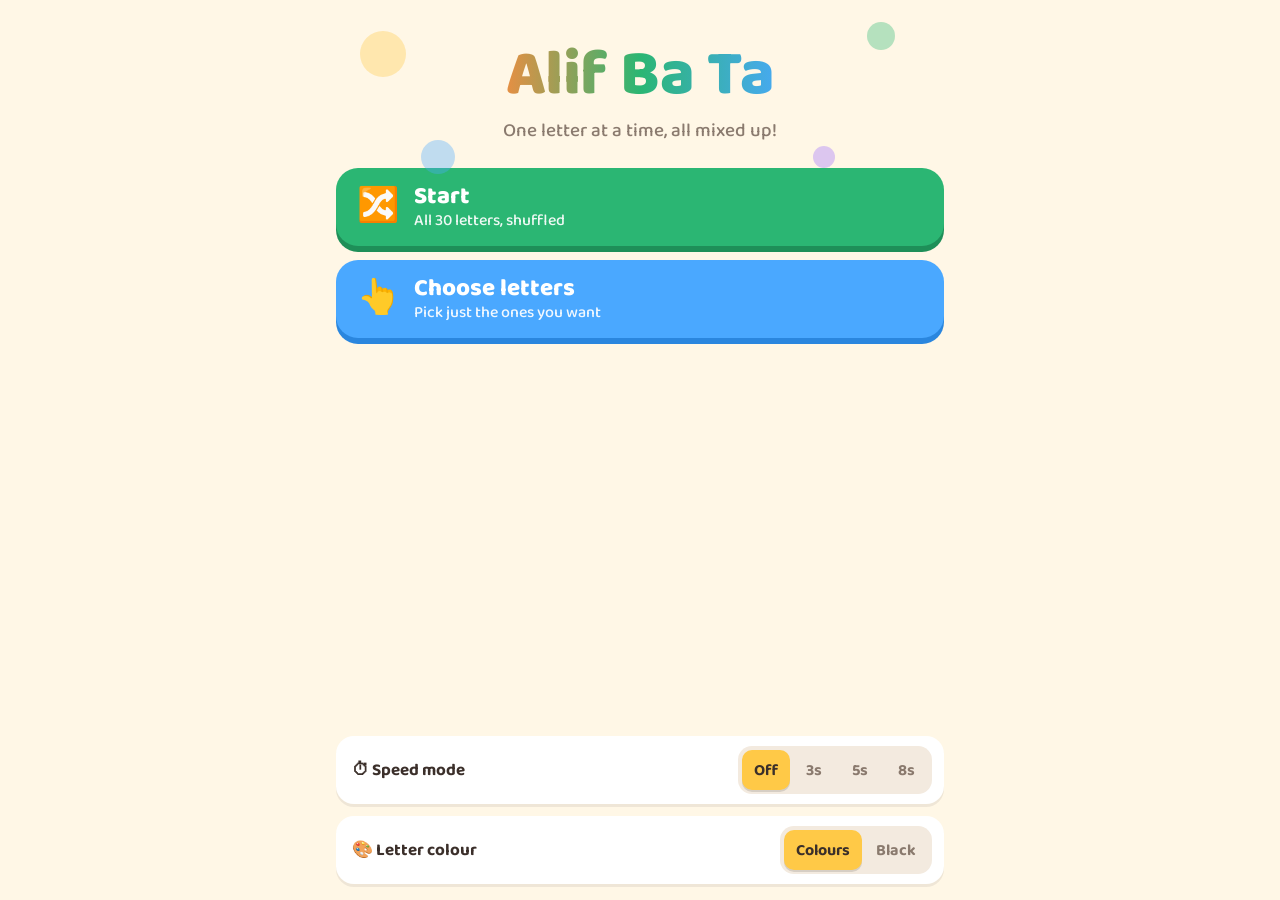
==== index.html @ e173a9e8 "Qaida letters: shuffled one-at-a-time letter revision app Co-Authored-By: Claude Opus 5.5 <noreply@a" ====
<!doctype html>
<html lang="en">
<head>
  <meta charset="utf-8">
  <meta name="viewport" content="width=device-width, initial-scale=1, viewport-fit=cover">
  <title>Qaida Letters</title>
  <meta name="description" content="Shuffle the Noorani Qaida letters one at a time for daily revision.">
  <meta name="theme-color" content="#ffc947">
  <link rel="manifest" href="manifest.json">
  <link rel="apple-touch-icon" href="apple-touch-icon.png">
  <link rel="icon" href="icon-192.png">
  <meta name="apple-mobile-web-app-capable" content="yes">
  <link rel="preconnect" href="https://fonts.googleapis.com">
  <link rel="preconnect" href="https://fonts.gstatic.com" crossorigin>
  <link href="https://fonts.googleapis.com/css2?family=Baloo+2:wght@500;700;800&display=swap" rel="stylesheet">
  <link rel="stylesheet" href="style.css">
</head>
<body>

  <!-- HOME -->
  <section id="home" class="screen active">
    <div class="home-top">
      <div class="bubbles" aria-hidden="true"><span></span><span></span><span></span><span></span></div>
      <h1>Alif&nbsp;Ba&nbsp;Ta</h1>
      <p class="sub">One letter at a time, all mixed up!</p>
    </div>

    <div class="home-actions">
      <button class="big-btn go" id="startAll">
        <span class="emoji">🔀</span>
        <span><b>Start</b><small id="startAllSub">All 30 letters, shuffled</small></span>
      </button>

      <button class="big-btn pick" id="openPicker">
        <span class="emoji">👆</span>
        <span><b>Choose letters</b><small id="pickSub">Pick just the ones you want</small></span>
      </button>

      <button class="big-btn redo hidden" id="redoMissed">
        <span class="emoji">🔁</span>
        <span><b>Practise the tricky ones</b><small id="redoSub"></small></span>
      </button>
    </div>

    <div class="settings">
      <div class="setting">
        <span class="label">⏱ Speed mode</span>
        <div class="seg" id="speedSeg" role="radiogroup" aria-label="Speed mode">
          <button data-v="0" class="on">Off</button>
          <button data-v="3">3s</button>
          <button data-v="5">5s</button>
          <button data-v="8">8s</button>
        </div>
      </div>
      <div class="setting">
        <span class="label">🎨 Letter colour</span>
        <div class="seg" id="colorSeg" role="radiogroup" aria-label="Letter colour">
          <button data-v="color" class="on">Colours</button>
          <button data-v="black">Black</button>
        </div>
      </div>
    </div>
  </section>

  <!-- PICKER -->
  <section id="picker" class="screen">
    <header class="bar">
      <button class="icon-btn" id="pickerBack" aria-label="Back">←</button>
      <h2>Choose letters</h2>
      <button class="icon-btn" id="pickerHelp" aria-label="Show how">?</button>
    </header>
    <p class="hint">Tap a letter, or <b>slide your finger</b> across a row to pick lots at once.</p>
    <div class="grid-wrap">
      <div class="pick-grid" id="pickGrid"></div>
      <div class="ghost" id="ghost" aria-hidden="true">
        <div class="ghost-hand">👆</div>
      </div>
    </div>
    <div class="pick-tools">
      <button class="chip" id="pickAll">Select all</button>
      <button class="chip" id="pickNone">Clear</button>
    </div>
    <footer class="pick-foot">
      <button class="big-btn go wide" id="pickStart" disabled>
        <span><b id="pickStartLabel">Pick some letters</b></span>
      </button>
    </footer>
  </section>

  <!-- DRILL -->
  <section id="drill" class="screen">
    <header class="bar">
      <button class="icon-btn" id="drillQuit" aria-label="Stop">✕</button>
      <div class="progress"><div class="progress-fill" id="progFill"></div></div>
      <span class="count" id="progCount">1/30</span>
    </header>

    <div class="card-area">
      <div class="card" id="card">
        <img id="cardImg" alt="" draggable="false">
        <div class="retry-tag hidden" id="retryTag">Try again!</div>
        <div class="timer hidden" id="timer"><div class="timer-fill" id="timerFill"></div></div>
      </div>
      <button class="peek" id="peek" aria-label="Show the letter name">👁 <span id="peekName">name</span></button>
    </div>

    <footer class="drill-foot">
      <button class="nav-btn back" id="prevBtn" aria-label="Previous letter">↩</button>
      <button class="nav-btn miss" id="missBtn"><span class="emoji">🤔</span>Didn't know</button>
      <button class="nav-btn got" id="gotBtn"><span class="emoji">⭐</span>Knew it!</button>
    </footer>
  </section>

  <!-- DONE -->
  <section id="done" class="screen">
    <div class="done-top">
      <div class="stars" id="stars"></div>
      <h1 id="doneTitle">MashaAllah!</h1>
      <p class="sub" id="doneSub"></p>
    </div>
    <div class="missed-box hidden" id="missedBox">
      <h3>Letters to practise</h3>
      <div class="missed-grid" id="missedGrid"></div>
    </div>
    <div class="done-actions">
      <button class="big-btn redo" id="doneRedo">
        <span class="emoji">🔁</span>
        <span><b>Test just these again</b><small id="doneRedoSub"></small></span>
      </button>
      <button class="big-btn go" id="doneAgain">
        <span class="emoji">🔀</span>
        <span><b>Shuffle again</b><small>Same letters, new order</small></span>
      </button>
      <button class="link-btn" id="doneHome">Back to start</button>
    </div>
    <canvas id="confetti" aria-hidden="true"></canvas>
  </section>

  <!-- CONFIRM -->
  <div class="modal hidden" id="quitModal" role="dialog" aria-modal="true">
    <div class="modal-card">
      <p>Stop this round?</p>
      <div class="modal-actions">
        <button class="chip" id="quitNo">Keep going</button>
        <button class="chip danger" id="quitYes">Stop</button>
      </div>
    </div>
  </div>

  <script src="pages.js"></script>
  <script src="app.js"></script>
</body>
</html>
---- style.css ----
:root {
  --bg: #fff7e6;
  --ink: #3b2f2a;
  --muted: #8a7a6e;
  --sun: #ffc947;
  --green: #2bb673;
  --green-d: #1e8f58;
  --orange: #ff8a3d;
  --orange-d: #e06a1c;
  --blue: #4aa8ff;
  --blue-d: #2a86de;
  --purple: #9b6bff;
  --purple-d: #7a4be0;
  --card-shadow: 0 10px 0 rgba(59, 47, 42, .12), 0 18px 40px rgba(59, 47, 42, .12);
  --radius: 28px;
}

* { box-sizing: border-box; -webkit-tap-highlight-color: transparent; }

html, body {
  margin: 0;
  height: 100%;
  background: var(--bg);
  color: var(--ink);
  font-family: "Baloo 2", system-ui, sans-serif;
  overscroll-behavior: none;
}

body { touch-action: manipulation; user-select: none; -webkit-user-select: none; -webkit-touch-callout: none; }

button { font: inherit; color: inherit; border: 0; cursor: pointer; background: none; }
img { -webkit-user-drag: none; user-select: none; pointer-events: none; }
.hidden { display: none !important; }

/* ---------- screens ---------- */
.screen {
  display: none;
  position: fixed;
  inset: 0;
  flex-direction: column;
  padding: max(16px, env(safe-area-inset-top)) 16px max(16px, env(safe-area-inset-bottom));
  max-width: 640px;
  margin: 0 auto;
  overflow-y: auto;
}
.screen.active { display: flex; animation: fadeIn .25s ease; }
@keyframes fadeIn { from { opacity: 0; transform: translateY(8px); } to { opacity: 1; transform: none; } }

h1 { font-size: clamp(44px, 12vw, 64px); line-height: 1; margin: 0; font-weight: 800; letter-spacing: -.5px; }
h2 { font-size: 24px; margin: 0; font-weight: 800; }
.sub { color: var(--muted); font-size: 19px; margin: 8px 0 0; font-weight: 500; }

/* ---------- home ---------- */
.home-top { text-align: center; padding: 28px 0 22px; position: relative; }
.home-top h1 { background: linear-gradient(90deg, #e2463c, #ff8a3d, #2bb673, #4aa8ff, #9b6bff); -webkit-background-clip: text; background-clip: text; color: transparent; }
.bubbles { position: absolute; inset: 0; pointer-events: none; }
.bubbles span { position: absolute; border-radius: 50%; opacity: .35; animation: float 6s ease-in-out infinite; }
.bubbles span:nth-child(1) { width: 46px; height: 46px; background: var(--sun); left: 4%; top: 10%; }
.bubbles span:nth-child(2) { width: 28px; height: 28px; background: var(--green); right: 8%; top: 4%; animation-delay: -2s; }
.bubbles span:nth-child(3) { width: 22px; height: 22px; background: var(--purple); right: 18%; bottom: 0; animation-delay: -4s; }
.bubbles span:nth-child(4) { width: 34px; height: 34px; background: var(--blue); left: 14%; bottom: -6px; animation-delay: -1s; }
@keyframes float { 50% { transform: translateY(-10px); } }

.home-actions, .done-actions { display: flex; flex-direction: column; gap: 14px; }

.big-btn {
  display: flex; align-items: center; gap: 14px;
  width: 100%;
  padding: 16px 20px;
  border-radius: 22px;
  color: #fff;
  text-align: left;
  font-size: 24px;
  line-height: 1.1;
  transition: transform .08s ease, box-shadow .08s ease;
}
.big-btn b { display: block; font-weight: 800; }
.big-btn small { display: block; font-size: 16px; font-weight: 500; opacity: .92; margin-top: 2px; }
.big-btn .emoji { font-size: 34px; width: 44px; text-align: center; flex: none; }
.big-btn:active { transform: translateY(5px); }
.big-btn.go { background: var(--green); box-shadow: 0 6px 0 var(--green-d); }
.big-btn.go:active { box-shadow: 0 1px 0 var(--green-d); }
.big-btn.pick { background: var(--blue); box-shadow: 0 6px 0 var(--blue-d); }
.big-btn.pick:active { box-shadow: 0 1px 0 var(--blue-d); }
.big-btn.redo { background: var(--orange); box-shadow: 0 6px 0 var(--orange-d); }
.big-btn.redo:active { box-shadow: 0 1px 0 var(--orange-d); }
.big-btn.wide { justify-content: center; text-align: center; }
.big-btn:disabled { background: #d9cfc4; box-shadow: 0 6px 0 #c2b6a9; color: #fff; cursor: default; transform: none; }

.settings { margin-top: auto; padding-top: 26px; display: flex; flex-direction: column; gap: 12px; }
.setting { display: flex; align-items: center; justify-content: space-between; gap: 10px; background: #fff; border-radius: 18px; padding: 10px 12px 10px 16px; box-shadow: 0 3px 0 rgba(59,47,42,.08); }
.setting .label { font-weight: 700; font-size: 17px; }
.seg { display: flex; background: #f3eadf; border-radius: 14px; padding: 4px; gap: 2px; }
.seg button { padding: 6px 12px; border-radius: 10px; font-weight: 700; font-size: 16px; color: var(--muted); min-width: 44px; min-height: 40px; }
.seg button.on { background: var(--sun); color: var(--ink); box-shadow: 0 2px 0 rgba(0,0,0,.12); }

/* ---------- top bar ---------- */
.bar { display: flex; align-items: center; gap: 12px; min-height: 52px; }
.bar h2 { flex: 1; text-align: center; }
.icon-btn { width: 48px; height: 48px; border-radius: 16px; background: #fff; font-size: 22px; font-weight: 800; box-shadow: 0 3px 0 rgba(59,47,42,.1); flex: none; }
.icon-btn:active { transform: translateY(2px); box-shadow: none; }

/* ---------- picker ---------- */
.hint { text-align: center; margin: 6px 0 12px; font-size: 17px; color: var(--muted); }
.grid-wrap { position: relative; }
.pick-grid {
  display: grid;
  grid-template-columns: repeat(var(--cols, 6), 1fr);
  direction: rtl;
  gap: 6px;
  background: #a57b52;
  padding: 6px;
  border-radius: 18px;
  touch-action: none;
}
.tile {
  position: relative;
  aspect-ratio: 118 / 138;
  background: #fffde0;
  border-radius: 10px;
  display: grid; place-items: center;
  transition: transform .12s ease, background .12s ease, opacity .12s ease;
}
.tile img { width: 100%; height: 100%; object-fit: contain; }
.pick-grid.has-sel .tile:not(.sel) { opacity: .45; }
.tile.sel { background: #c9f5dc; transform: scale(.94); box-shadow: inset 0 0 0 3px var(--green); }
.tile.sel::after { content: "✓"; position: absolute; top: 2px; left: 4px; width: 20px; height: 20px; border-radius: 50%; background: var(--green); color: #fff; font-size: 13px; font-weight: 800; display: grid; place-items: center; line-height: 1; }

.ghost { position: absolute; inset: 0; pointer-events: none; display: none; }
.ghost.play { display: block; }
.ghost-hand {
  position: absolute; font-size: 46px; top: 4%; right: 2%;
  filter: drop-shadow(0 4px 6px rgba(0,0,0,.25));
  animation: ghostSwipe 2.6s ease-in-out infinite;
}
.ghost-hand::before {
  content: ""; position: absolute; top: 2px; left: 8px; width: 22px; height: 22px; border-radius: 50%;
  background: rgba(74,168,255,.45); animation: ghostPress 2.6s ease-in-out infinite;
}
@keyframes ghostSwipe {
  0% { transform: translate(0, 10px); opacity: 0; }
  12% { transform: translate(0, 0); opacity: 1; }
  70% { transform: translate(calc(-1 * var(--swipe, 300px)), 0); opacity: 1; }
  85%, 100% { transform: translate(calc(-1 * var(--swipe, 300px)), 10px); opacity: 0; }
}
@keyframes ghostPress { 0%, 10% { transform: scale(0); } 15%, 70% { transform: scale(1.4); } 80%, 100% { transform: scale(0); } }

.pick-tools { display: flex; justify-content: center; gap: 10px; margin: 14px 0; }
.chip { padding: 8px 18px; border-radius: 999px; background: #fff; font-weight: 700; font-size: 17px; box-shadow: 0 3px 0 rgba(59,47,42,.1); min-height: 44px; }
.chip:active { transform: translateY(2px); box-shadow: none; }
.chip.danger { background: #ff5b5b; color: #fff; }
.pick-foot { margin-top: auto; padding-top: 8px; }

/* ---------- drill ---------- */
.progress { flex: 1; height: 16px; background: #f0e4d5; border-radius: 999px; overflow: hidden; }
.progress-fill { height: 100%; width: 0; background: linear-gradient(90deg, var(--sun), var(--orange)); border-radius: 999px; transition: width .3s ease; }
.count { font-weight: 800; font-size: 18px; min-width: 52px; text-align: right; }

.card-area { flex: 1; display: flex; flex-direction: column; align-items: center; justify-content: center; gap: 12px; padding: 16px 0; min-height: 0; }
.card {
  position: relative;
  width: min(100%, 440px, 52vh);
  aspect-ratio: 118 / 138;
  max-height: 100%;
  background: var(--card-bg, #fff);
  border-radius: var(--radius);
  box-shadow: var(--card-shadow);
  display: grid; place-items: center;
  overflow: hidden;
  transition: background .25s ease;
}
.card img { width: 88%; height: 88%; object-fit: contain; }
.card.pop { animation: pop .35s cubic-bezier(.3, 1.6, .5, 1); }
.card.out-good { animation: outGood .22s ease forwards; }
.card.out-miss { animation: outMiss .22s ease forwards; }
@keyframes pop { from { transform: scale(.6) rotate(-4deg); opacity: 0; } to { transform: none; opacity: 1; } }
@keyframes outGood { to { transform: translateX(-40%) rotate(-8deg); opacity: 0; } }
@keyframes outMiss { to { transform: translateY(30%) scale(.8); opacity: 0; } }
.card.late { animation: wiggle .5s ease; }
@keyframes wiggle { 20% { transform: rotate(-3deg); } 40% { transform: rotate(3deg); } 60% { transform: rotate(-2deg); } 80% { transform: rotate(1deg); } }

body.black-letters .card img,
body.black-letters .tile img,
body.black-letters .missed-grid img { filter: brightness(0); }

.retry-tag { position: absolute; top: 12px; left: 12px; background: var(--orange); color: #fff; font-weight: 800; padding: 2px 12px; border-radius: 999px; font-size: 16px; }

.timer { position: absolute; left: 0; right: 0; bottom: 0; height: 10px; background: rgba(0,0,0,.06); }
.timer-fill { height: 100%; width: 100%; background: var(--green); transform-origin: left; }
.timer-fill.run { animation: drain var(--t, 5s) linear forwards; }
.timer.late .timer-fill { background: var(--orange); }
@keyframes drain { 0% { transform: scaleX(1); background: var(--green); } 70% { background: var(--sun); } 100% { transform: scaleX(0); background: var(--orange); } }

.peek { font-size: 15px; color: var(--muted); background: rgba(255,255,255,.7); padding: 4px 14px; border-radius: 999px; font-weight: 700; min-height: 36px; }
.peek span { filter: blur(6px); transition: filter .2s; }
.peek.show span { filter: none; color: var(--ink); }

.drill-foot { display: grid; grid-template-columns: 64px 1fr 1fr; gap: 10px; padding-top: 4px; }
.nav-btn {
  border-radius: 22px; color: #fff; font-weight: 800; font-size: 20px;
  min-height: 84px; display: flex; flex-direction: column; align-items: center; justify-content: center; line-height: 1.1;
  transition: transform .08s ease, box-shadow .08s ease;
}
.nav-btn .emoji { font-size: 30px; }
.nav-btn:active { transform: translateY(5px); }
.nav-btn.got { background: var(--green); box-shadow: 0 6px 0 var(--green-d); }
.nav-btn.got:active { box-shadow: 0 1px 0 var(--green-d); }
.nav-btn.miss { background: var(--orange); box-shadow: 0 6px 0 var(--orange-d); }
.nav-btn.miss:active { box-shadow: 0 1px 0 var(--orange-d); }
.nav-btn.back { background: #fff; color: var(--muted); font-size: 28px; box-shadow: 0 6px 0 rgba(59,47,42,.12); }
.nav-btn.back:disabled { opacity: .35; }

/* ---------- done ---------- */
.done-top { text-align: center; padding: 30px 0 18px; }
.done-top h1 { color: var(--green); }
.stars { font-size: 46px; letter-spacing: 6px; min-height: 60px; }
.stars span { display: inline-block; animation: pop .5s cubic-bezier(.3, 1.6, .5, 1) backwards; }
.missed-box { background: #fff; border-radius: 22px; padding: 14px; margin-bottom: 18px; box-shadow: 0 4px 0 rgba(59,47,42,.08); }
.missed-box h3 { margin: 0 0 10px; text-align: center; font-size: 19px; color: var(--orange-d); }
.missed-grid { display: flex; flex-wrap: wrap; justify-content: center; gap: 8px; direction: rtl; }
.missed-grid div { width: 64px; aspect-ratio: 118/138; background: #fff3e6; border-radius: 12px; display: grid; place-items: center; }
.missed-grid img { width: 92%; height: 92%; object-fit: contain; }
.link-btn { color: var(--muted); font-weight: 700; font-size: 18px; padding: 10px; text-decoration: underline; }
#confetti { position: fixed; inset: 0; width: 100%; height: 100%; pointer-events: none; }

/* ---------- modal ---------- */
.modal { position: fixed; inset: 0; background: rgba(59,47,42,.45); display: grid; place-items: center; padding: 16px; z-index: 10; }
.modal-card { background: var(--bg); border-radius: 24px; padding: 22px; width: min(100%, 340px); text-align: center; }
.modal-card p { font-size: 22px; font-weight: 800; margin: 0 0 16px; }
.modal-actions { display: flex; gap: 10px; justify-content: center; }

@media (min-height: 760px) {
  .nav-btn { min-height: 96px; }
}
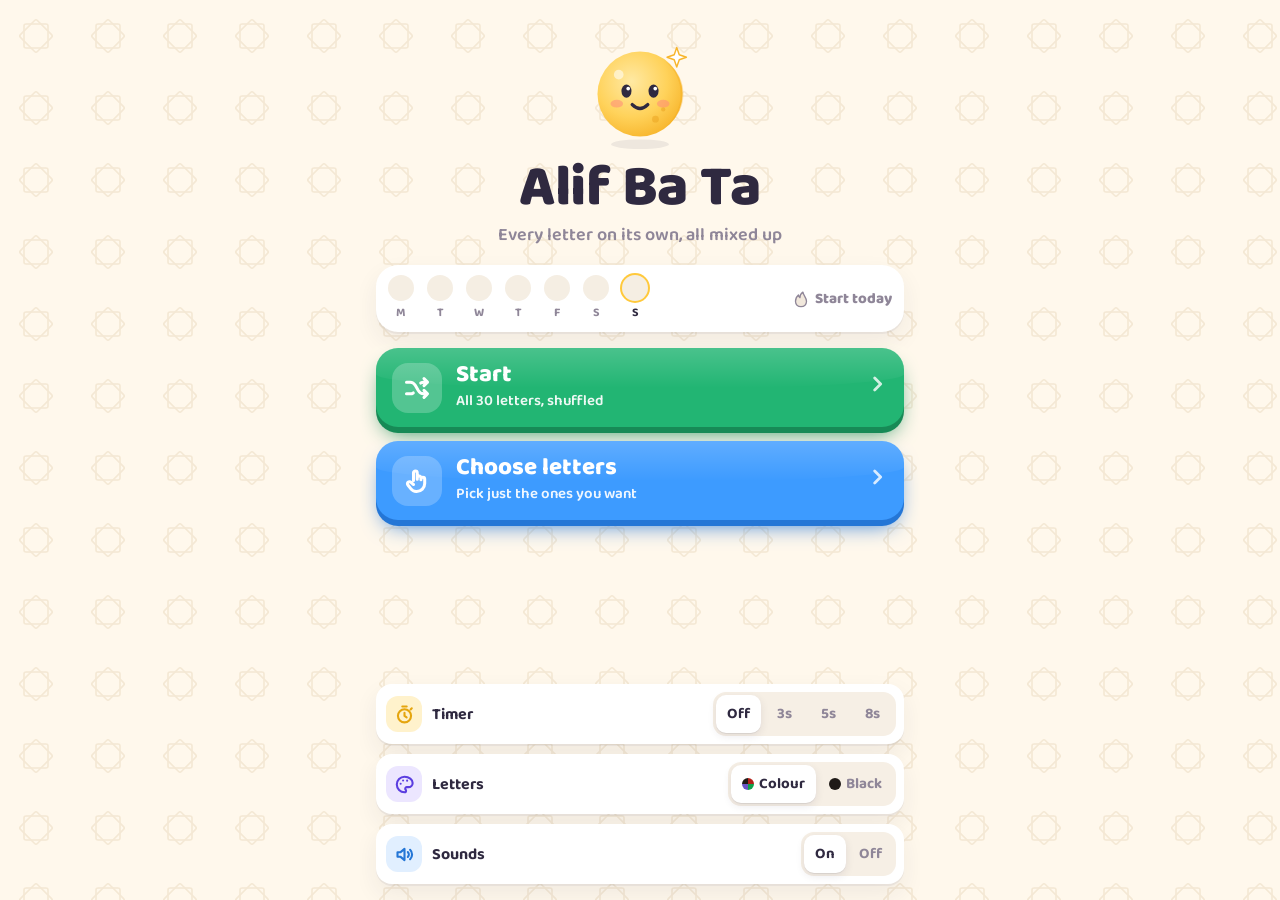
==== commit 027e5c63: "Redesign: custom icons, Noor mascot, sharp vector letters, stats and streaks Co-Authored-By: Claude " ====
--- a/index.html
+++ b/index.html
@@ -5,58 +5,96 @@
   <meta name="viewport" content="width=device-width, initial-scale=1, viewport-fit=cover">
   <title>Qaida Letters</title>
   <meta name="description" content="Shuffle the Noorani Qaida letters one at a time for daily revision.">
-  <meta name="theme-color" content="#ffc947">
+  <meta name="theme-color" content="#fff8ec">
   <link rel="manifest" href="manifest.json">
   <link rel="apple-touch-icon" href="apple-touch-icon.png">
   <link rel="icon" href="icon-192.png">
   <meta name="apple-mobile-web-app-capable" content="yes">
+  <meta name="mobile-web-app-capable" content="yes">
+  <meta name="apple-mobile-web-app-title" content="Qaida">
   <link rel="preconnect" href="https://fonts.googleapis.com">
   <link rel="preconnect" href="https://fonts.gstatic.com" crossorigin>
-  <link href="https://fonts.googleapis.com/css2?family=Baloo+2:wght@500;700;800&display=swap" rel="stylesheet">
+  <link href="https://fonts.googleapis.com/css2?family=Baloo+2:wght@500;600;700;800&display=swap" rel="stylesheet">
   <link rel="stylesheet" href="style.css">
 </head>
 <body>
 
+  <!-- Icon set: one consistent hand-drawn style, 24px grid, rounded strokes -->
+  <svg width="0" height="0" style="position:absolute" aria-hidden="true">
+    <defs>
+      <symbol id="i-shuffle" viewBox="0 0 24 24"><path d="M3 7h3.2c2 0 3.2.9 4.3 2.7l2.6 4.5C14.2 16 15.5 17 17.5 17H21M3 17h3.2c1 0 1.9-.3 2.6-.8M15.2 7.8c.7-.5 1.5-.8 2.5-.8H21M18 4l3 3-3 3M18 14l3 3-3 3"/></symbol>
+      <symbol id="i-hand" viewBox="0 0 24 24"><path d="M9 11.5V5a1.6 1.6 0 0 1 3.2 0v5.5m0-1.2a1.6 1.6 0 0 1 3.2 0v1.6m0-.6a1.6 1.6 0 0 1 3.2 0v3.9A6.8 6.8 0 0 1 11.8 21h-.6a5.6 5.6 0 0 1-4.4-2.2l-2.6-3.4a1.7 1.7 0 0 1 2.6-2.2L9 15"/></symbol>
+      <symbol id="i-repeat" viewBox="0 0 24 24"><path d="M17 3l3 3-3 3M4 12v-1.5A4.5 4.5 0 0 1 8.5 6H20M7 21l-3-3 3-3M20 12v1.5a4.5 4.5 0 0 1-4.5 4.5H4"/></symbol>
+      <symbol id="i-timer" viewBox="0 0 24 24"><circle cx="12" cy="13.5" r="7.5"/><path d="M12 10v3.7l2.4 1.6M9.5 2.8h5M19 6.2l1.3-1.3"/></symbol>
+      <symbol id="i-palette" viewBox="0 0 24 24"><path d="M12 3.2a8.8 8.8 0 1 0 0 17.6c1.2 0 1.8-.8 1.8-1.7 0-.5-.2-.9-.5-1.2a1.7 1.7 0 0 1 1.2-2.9h2a4.8 4.8 0 0 0 4.8-4.8c0-3.9-4-7-9.3-7z"/><circle cx="7.6" cy="11.2" r="1.2" class="dot"/><circle cx="10.4" cy="7.4" r="1.2" class="dot"/><circle cx="15" cy="7.6" r="1.2" class="dot"/></symbol>
+      <symbol id="i-sound" viewBox="0 0 24 24"><path d="M4 9.5h3.2L12 5.6v12.8l-4.8-3.9H4z"/><path d="M15.8 9.2a4 4 0 0 1 0 5.6M18.4 6.6a7.6 7.6 0 0 1 0 10.8"/></symbol>
+      <symbol id="i-check" viewBox="0 0 24 24"><path d="M5 12.8l4.4 4.4L19.2 7.4"/></symbol>
+      <symbol id="i-again" viewBox="0 0 24 24"><path d="M19.6 13.5a7.8 7.8 0 1 1-2.3-6.9M19.5 3.5v4.4h-4.4"/></symbol>
+      <symbol id="i-undo" viewBox="0 0 24 24"><path d="M9 14.5L4 9.5l5-5M4.5 9.5h10a5.5 5.5 0 0 1 0 11H11"/></symbol>
+      <symbol id="i-close" viewBox="0 0 24 24"><path d="M6.5 6.5l11 11M17.5 6.5l-11 11"/></symbol>
+      <symbol id="i-eye" viewBox="0 0 24 24"><path d="M2.5 12S6 5.5 12 5.5 21.5 12 21.5 12 18 18.5 12 18.5 2.5 12 2.5 12z"/><circle cx="12" cy="12" r="2.8"/></symbol>
+      <symbol id="i-left" viewBox="0 0 24 24"><path d="M14.5 5.5L8 12l6.5 6.5"/></symbol>
+      <symbol id="i-help" viewBox="0 0 24 24"><circle cx="12" cy="12" r="8.8"/><path d="M9.6 9.6a2.5 2.5 0 1 1 3.6 2.2c-.7.4-1.2 1-1.2 1.8v.5"/><circle cx="12" cy="17" r=".6" class="dot"/></symbol>
+      <symbol id="i-bolt" viewBox="0 0 24 24"><path d="M13.2 2.8L5 13.6h6.2L10.6 21.2l8.4-11h-6.4z"/></symbol>
+      <symbol id="i-target" viewBox="0 0 24 24"><circle cx="12" cy="12" r="8.6"/><circle cx="12" cy="12" r="4.6"/><circle cx="12" cy="12" r="1" class="dot"/></symbol>
+      <symbol id="i-flame" viewBox="0 0 24 24"><path d="M12 21.2c3.9 0 6.6-2.7 6.6-6.4 0-4.4-3.6-6.6-4.3-11-2.4 1.6-3.7 4-3.6 6.6-1.1-.7-1.7-1.9-1.8-3.2C7 8.9 5.4 11.4 5.4 14.8c0 3.7 2.7 6.4 6.6 6.4z"/></symbol>
+      <symbol id="i-star" viewBox="0 0 24 24"><path class="fill" d="M12 2.8l2.8 5.9 6.4.8-4.7 4.4 1.2 6.4L12 17.2l-5.7 3.1 1.2-6.4-4.7-4.4 6.4-.8z"/></symbol>
+      <symbol id="i-grid" viewBox="0 0 24 24"><rect x="3.5" y="3.5" width="7" height="7" rx="2"/><rect x="13.5" y="3.5" width="7" height="7" rx="2"/><rect x="3.5" y="13.5" width="7" height="7" rx="2"/><rect x="13.5" y="13.5" width="7" height="7" rx="2"/></symbol>
+      <symbol id="i-erase" viewBox="0 0 24 24"><path d="M4 7h16M9.5 7V4.8h5V7M6.5 7l.9 12.2a1.6 1.6 0 0 0 1.6 1.5h6a1.6 1.6 0 0 0 1.6-1.5L17.5 7"/></symbol>
+    </defs>
+  </svg>
+
   <!-- HOME -->
   <section id="home" class="screen active">
-    <div class="home-top">
-      <div class="bubbles" aria-hidden="true"><span></span><span></span><span></span><span></span></div>
-      <h1>Alif&nbsp;Ba&nbsp;Ta</h1>
-      <p class="sub">One letter at a time, all mixed up!</p>
-    </div>
+    <div class="home-hero">
+      <div class="mascot-slot" data-size="lg" id="homeMascot"></div>
+      <div class="speech" id="homeSpeech">Assalamu alaikum!</div>
+      <h1 class="title">Alif Ba Ta</h1>
+      <p class="sub">Every letter on its own, all mixed up</p>
+    </div>
+
+    <div class="week" id="week" aria-label="Practice this week"></div>
 
     <div class="home-actions">
-      <button class="big-btn go" id="startAll">
-        <span class="emoji">🔀</span>
-        <span><b>Start</b><small id="startAllSub">All 30 letters, shuffled</small></span>
-      </button>
-
-      <button class="big-btn pick" id="openPicker">
-        <span class="emoji">👆</span>
-        <span><b>Choose letters</b><small id="pickSub">Pick just the ones you want</small></span>
-      </button>
-
-      <button class="big-btn redo hidden" id="redoMissed">
-        <span class="emoji">🔁</span>
-        <span><b>Practise the tricky ones</b><small id="redoSub"></small></span>
+      <button class="big-btn green" id="startAll">
+        <span class="btn-icon"><svg><use href="#i-shuffle"/></svg></span>
+        <span class="btn-text"><b>Start</b><small id="startAllSub">All 30 letters, shuffled</small></span>
+        <span class="btn-go"><svg><use href="#i-left"/></svg></span>
+      </button>
+
+      <button class="big-btn blue" id="openPicker">
+        <span class="btn-icon"><svg><use href="#i-hand"/></svg></span>
+        <span class="btn-text"><b>Choose letters</b><small id="pickSub">Pick just the ones you want</small></span>
+        <span class="btn-go"><svg><use href="#i-left"/></svg></span>
+      </button>
+
+      <button class="big-btn coral hidden" id="redoTricky">
+        <span class="btn-icon"><svg><use href="#i-repeat"/></svg></span>
+        <span class="btn-text"><b>Tricky ones</b><span class="mini-row" id="trickyThumbs"></span></span>
+        <span class="btn-go"><svg><use href="#i-left"/></svg></span>
       </button>
     </div>
 
     <div class="settings">
       <div class="setting">
-        <span class="label">⏱ Speed mode</span>
-        <div class="seg" id="speedSeg" role="radiogroup" aria-label="Speed mode">
-          <button data-v="0" class="on">Off</button>
-          <button data-v="3">3s</button>
-          <button data-v="5">5s</button>
-          <button data-v="8">8s</button>
+        <span class="set-icon sun"><svg><use href="#i-timer"/></svg></span>
+        <span class="label">Timer</span>
+        <div class="seg" id="speedSeg" role="radiogroup" aria-label="Speed timer">
+          <button data-v="0">Off</button><button data-v="3">3s</button><button data-v="5">5s</button><button data-v="8">8s</button>
         </div>
       </div>
       <div class="setting">
-        <span class="label">🎨 Letter colour</span>
+        <span class="set-icon plum"><svg><use href="#i-palette"/></svg></span>
+        <span class="label">Letters</span>
         <div class="seg" id="colorSeg" role="radiogroup" aria-label="Letter colour">
-          <button data-v="color" class="on">Colours</button>
-          <button data-v="black">Black</button>
+          <button data-v="color"><i class="swatch rainbow"></i>Colour</button><button data-v="black"><i class="swatch ink"></i>Black</button>
+        </div>
+      </div>
+      <div class="setting">
+        <span class="set-icon blue"><svg><use href="#i-sound"/></svg></span>
+        <span class="label">Sounds</span>
+        <div class="seg" id="soundSeg" role="radiogroup" aria-label="Sounds">
+          <button data-v="on">On</button><button data-v="off">Off</button>
         </div>
       </div>
     </div>
@@ -65,24 +103,28 @@
   <!-- PICKER -->
   <section id="picker" class="screen">
     <header class="bar">
-      <button class="icon-btn" id="pickerBack" aria-label="Back">←</button>
+      <button class="icon-btn" id="pickerBack" aria-label="Back"><svg><use href="#i-left"/></svg></button>
       <h2>Choose letters</h2>
-      <button class="icon-btn" id="pickerHelp" aria-label="Show how">?</button>
+      <button class="icon-btn" id="pickerHelp" aria-label="Show me how"><svg><use href="#i-help"/></svg></button>
     </header>
-    <p class="hint">Tap a letter, or <b>slide your finger</b> across a row to pick lots at once.</p>
+    <p class="hint">Tap a letter, or <b>slide your finger</b> along a row to pick lots at once</p>
     <div class="grid-wrap">
       <div class="pick-grid" id="pickGrid"></div>
       <div class="ghost" id="ghost" aria-hidden="true">
-        <div class="ghost-hand">👆</div>
+        <div class="ghost-trail"></div>
+        <div class="ghost-hand">
+          <svg viewBox="0 0 24 24"><use href="#i-hand"/></svg>
+          <span class="ghost-ripple"></span>
+        </div>
       </div>
     </div>
     <div class="pick-tools">
-      <button class="chip" id="pickAll">Select all</button>
-      <button class="chip" id="pickNone">Clear</button>
+      <button class="chip" id="pickAll"><svg><use href="#i-grid"/></svg>Select all</button>
+      <button class="chip" id="pickNone"><svg><use href="#i-erase"/></svg>Clear</button>
     </div>
     <footer class="pick-foot">
-      <button class="big-btn go wide" id="pickStart" disabled>
-        <span><b id="pickStartLabel">Pick some letters</b></span>
+      <button class="big-btn green center" id="pickStart" disabled>
+        <span class="btn-text"><b id="pickStartLabel">Pick some letters</b></span>
       </button>
     </footer>
   </section>
@@ -90,59 +132,75 @@
   <!-- DRILL -->
   <section id="drill" class="screen">
     <header class="bar">
-      <button class="icon-btn" id="drillQuit" aria-label="Stop">✕</button>
-      <div class="progress"><div class="progress-fill" id="progFill"></div></div>
+      <button class="icon-btn" id="drillQuit" aria-label="Stop"><svg><use href="#i-close"/></svg></button>
+      <div class="track">
+        <div class="track-fill" id="progFill"></div>
+        <div class="rider" id="rider"><div class="mascot-slot" data-size="xs" id="riderMascot"></div></div>
+      </div>
       <span class="count" id="progCount">1/30</span>
     </header>
 
-    <div class="card-area">
-      <div class="card" id="card">
-        <img id="cardImg" alt="" draggable="false">
-        <div class="retry-tag hidden" id="retryTag">Try again!</div>
-        <div class="timer hidden" id="timer"><div class="timer-fill" id="timerFill"></div></div>
-      </div>
-      <button class="peek" id="peek" aria-label="Show the letter name">👁 <span id="peekName">name</span></button>
-    </div>
-
-    <footer class="drill-foot">
-      <button class="nav-btn back" id="prevBtn" aria-label="Previous letter">↩</button>
-      <button class="nav-btn miss" id="missBtn"><span class="emoji">🤔</span>Didn't know</button>
-      <button class="nav-btn got" id="gotBtn"><span class="emoji">⭐</span>Knew it!</button>
-    </footer>
+    <div class="stage">
+      <div class="card-area">
+        <div class="card" id="card">
+          <div class="card-inner">
+            <img id="cardImg" alt="" draggable="false">
+          </div>
+          <div class="retry-tag hidden" id="retryTag"><svg><use href="#i-again"/></svg>Again</div>
+          <div class="timer hidden" id="timer"><div class="timer-fill" id="timerFill"></div></div>
+        </div>
+        <button class="peek" id="peek" aria-label="Show the letter name">
+          <svg><use href="#i-eye"/></svg><span id="peekName">name</span>
+        </button>
+      </div>
+
+      <footer class="drill-foot">
+        <button class="nav-btn back" id="prevBtn" aria-label="Previous letter"><svg><use href="#i-undo"/></svg></button>
+        <button class="nav-btn coral" id="missBtn"><svg><use href="#i-again"/></svg><span>Not yet</span></button>
+        <button class="nav-btn green" id="gotBtn"><svg><use href="#i-check"/></svg><span>Got it!</span></button>
+      </footer>
+    </div>
   </section>
 
   <!-- DONE -->
   <section id="done" class="screen">
-    <div class="done-top">
+    <div class="done-hero">
+      <div class="mascot-slot" data-size="lg" id="doneMascot"></div>
       <div class="stars" id="stars"></div>
-      <h1 id="doneTitle">MashaAllah!</h1>
-      <p class="sub" id="doneSub"></p>
-    </div>
-    <div class="missed-box hidden" id="missedBox">
-      <h3>Letters to practise</h3>
-      <div class="missed-grid" id="missedGrid"></div>
+      <h1 class="title" id="doneTitle">MashaAllah!</h1>
+    </div>
+    <div class="stats">
+      <div class="stat"><span class="set-icon green"><svg><use href="#i-target"/></svg></span><div><b id="statFirst">0/0</b><small>first try</small></div></div>
+      <div class="stat"><span class="set-icon sun"><svg><use href="#i-bolt"/></svg></span><div><b id="statSpeed">0s</b><small>per letter</small></div></div>
+    </div>
+    <div class="practice hidden" id="practiceBox">
+      <h3>Let's practise these</h3>
+      <div class="practice-grid" id="practiceGrid"></div>
     </div>
     <div class="done-actions">
-      <button class="big-btn redo" id="doneRedo">
-        <span class="emoji">🔁</span>
-        <span><b>Test just these again</b><small id="doneRedoSub"></small></span>
-      </button>
-      <button class="big-btn go" id="doneAgain">
-        <span class="emoji">🔀</span>
-        <span><b>Shuffle again</b><small>Same letters, new order</small></span>
+      <button class="big-btn coral" id="doneRedo">
+        <span class="btn-icon"><svg><use href="#i-repeat"/></svg></span>
+        <span class="btn-text"><b>Test just these</b><small id="doneRedoSub"></small></span>
+        <span class="btn-go"><svg><use href="#i-left"/></svg></span>
+      </button>
+      <button class="big-btn green" id="doneAgain">
+        <span class="btn-icon"><svg><use href="#i-shuffle"/></svg></span>
+        <span class="btn-text"><b>Shuffle again</b><small>Same letters, new order</small></span>
+        <span class="btn-go"><svg><use href="#i-left"/></svg></span>
       </button>
       <button class="link-btn" id="doneHome">Back to start</button>
     </div>
-    <canvas id="confetti" aria-hidden="true"></canvas>
-  </section>
-
-  <!-- CONFIRM -->
-  <div class="modal hidden" id="quitModal" role="dialog" aria-modal="true">
+  </section>
+
+  <canvas id="confetti" aria-hidden="true"></canvas>
+
+  <div class="modal hidden" id="quitModal" role="dialog" aria-modal="true" aria-labelledby="quitTitle">
     <div class="modal-card">
-      <p>Stop this round?</p>
+      <div class="mascot-slot" data-size="sm" id="quitMascot"></div>
+      <p id="quitTitle">Stop this round?</p>
       <div class="modal-actions">
-        <button class="chip" id="quitNo">Keep going</button>
-        <button class="chip danger" id="quitYes">Stop</button>
+        <button class="chip solid" id="quitNo">Keep going</button>
+        <button class="chip" id="quitYes">Stop</button>
       </div>
     </div>
   </div>
--- a/style.css
+++ b/style.css
@@ -1,18 +1,23 @@
 :root {
-  --bg: #fff7e6;
-  --ink: #3b2f2a;
-  --muted: #8a7a6e;
-  --sun: #ffc947;
-  --green: #2bb673;
-  --green-d: #1e8f58;
-  --orange: #ff8a3d;
-  --orange-d: #e06a1c;
-  --blue: #4aa8ff;
-  --blue-d: #2a86de;
-  --purple: #9b6bff;
-  --purple-d: #7a4be0;
-  --card-shadow: 0 10px 0 rgba(59, 47, 42, .12), 0 18px 40px rgba(59, 47, 42, .12);
-  --radius: 28px;
+  --bg: #fff8ec;
+  --bg-line: #f3e6cf;
+  --surface: #ffffff;
+  --ink: #2f2940;
+  --ink-soft: #5d5670;
+  --muted: #8f8698;
+  --line: #efe4d3;
+
+  --green: #22b573;  --green-d: #178a56;  --green-l: #dcf6e9;
+  --coral: #ff8a4c;  --coral-d: #e0662a;  --coral-l: #ffe9dc;
+  --blue:  #3d9bff;  --blue-d:  #2476d6;  --blue-l:  #e1efff;
+  --sun:   #ffc93c;  --sun-d:   #e5a50e;  --sun-l:   #fff2cc;
+  --plum:  #7c5cff;  --plum-d:  #5b3ee0;  --plum-l:  #ece6ff;
+
+  --r-lg: 30px;
+  --r-md: 22px;
+  --r-sm: 16px;
+  --lift: 0 6px 0;
+  --soft: 0 2px 0 rgba(47, 41, 64, .06), 0 10px 24px rgba(47, 41, 64, .07);
 }
 
 * { box-sizing: border-box; -webkit-tap-highlight-color: transparent; }
@@ -20,17 +25,25 @@
 html, body {
   margin: 0;
   height: 100%;
-  background: var(--bg);
   color: var(--ink);
   font-family: "Baloo 2", system-ui, sans-serif;
   overscroll-behavior: none;
-}
-
-body { touch-action: manipulation; user-select: none; -webkit-user-select: none; -webkit-touch-callout: none; }
-
-button { font: inherit; color: inherit; border: 0; cursor: pointer; background: none; }
+  background-color: var(--bg);
+}
+
+/* soft eight-point-star pattern, like the borders in a Qaida */
+body {
+  background-image: url("data:image/svg+xml,%3Csvg xmlns='http://www.w3.org/2000/svg' width='72' height='72'%3E%3Cg fill='none' stroke='%23f4e8d4' stroke-width='1.6' stroke-linejoin='round'%3E%3Crect x='24' y='24' width='24' height='24' rx='2'/%3E%3Crect x='24' y='24' width='24' height='24' rx='2' transform='rotate(45 36 36)'/%3E%3C/g%3E%3C/svg%3E");
+  touch-action: manipulation;
+  user-select: none; -webkit-user-select: none; -webkit-touch-callout: none;
+}
+
+button { font: inherit; color: inherit; border: 0; cursor: pointer; background: none; padding: 0; }
 img { -webkit-user-drag: none; user-select: none; pointer-events: none; }
 .hidden { display: none !important; }
+
+svg { width: 24px; height: 24px; fill: none; stroke: currentColor; stroke-width: 2.4; stroke-linecap: round; stroke-linejoin: round; flex: none; }
+svg .dot { fill: currentColor; stroke: none; }
 
 /* ---------- screens ---------- */
 .screen {
@@ -38,197 +51,354 @@
   position: fixed;
   inset: 0;
   flex-direction: column;
-  padding: max(16px, env(safe-area-inset-top)) 16px max(16px, env(safe-area-inset-bottom));
-  max-width: 640px;
+  padding: max(14px, env(safe-area-inset-top)) max(16px, env(safe-area-inset-right)) max(16px, env(safe-area-inset-bottom)) max(16px, env(safe-area-inset-left));
+  max-width: 560px;
   margin: 0 auto;
   overflow-y: auto;
-}
-.screen.active { display: flex; animation: fadeIn .25s ease; }
-@keyframes fadeIn { from { opacity: 0; transform: translateY(8px); } to { opacity: 1; transform: none; } }
-
-h1 { font-size: clamp(44px, 12vw, 64px); line-height: 1; margin: 0; font-weight: 800; letter-spacing: -.5px; }
-h2 { font-size: 24px; margin: 0; font-weight: 800; }
-.sub { color: var(--muted); font-size: 19px; margin: 8px 0 0; font-weight: 500; }
+  overflow-x: hidden;
+}
+.screen.active { display: flex; animation: enter .32s cubic-bezier(.2, .9, .3, 1.1); }
+@keyframes enter { from { opacity: 0; transform: translateY(14px) scale(.985); } to { opacity: 1; transform: none; } }
+
+.title {
+  font-size: clamp(42px, 12vw, 58px);
+  line-height: .95;
+  margin: 0;
+  font-weight: 800;
+  letter-spacing: -.5px;
+  color: var(--ink);
+}
+.sub { color: var(--muted); font-size: 18px; margin: 6px 0 0; font-weight: 600; }
+h2 { font-size: 23px; margin: 0; font-weight: 800; }
+
+/* ---------- mascot ---------- */
+.mascot-slot { display: inline-block; line-height: 0; }
+.mascot-slot svg { width: 100%; height: 100%; stroke: none; overflow: visible; }
+.mascot-slot[data-size="lg"] { width: 116px; height: 116px; }
+.mascot-slot[data-size="sm"] { width: 72px; height: 72px; }
+.mascot-slot[data-size="xs"] { width: 40px; height: 40px; }
+
+.noor .body { animation: bob 3.2s ease-in-out infinite; transform-origin: 60px 100px; }
+.noor .eyes-open { animation: blink 4.6s infinite; transform-origin: 60px 58px; }
+.noor .twinkle { animation: twinkle 2.4s ease-in-out infinite; transform-origin: 98px 22px; }
+.noor .eyes-happy, .noor .mouth-big, .noor .mouth-o { display: none; }
+.noor[data-mood="happy"] .eyes-open { display: none; }
+.noor[data-mood="happy"] .eyes-happy, .noor[data-mood="happy"] .mouth-big { display: inline; }
+.noor[data-mood="happy"] .mouth-smile { display: none; }
+.noor[data-mood="think"] .mouth-smile { display: none; }
+.noor[data-mood="think"] .mouth-o { display: inline; }
+.noor.hop .body { animation: hop .5s cubic-bezier(.3, 1.8, .5, 1); }
+@keyframes bob { 50% { transform: translateY(-4px) rotate(-2deg); } }
+@keyframes blink { 0%, 92%, 100% { transform: scaleY(1); } 95% { transform: scaleY(.1); } }
+@keyframes twinkle { 50% { transform: scale(.6) rotate(30deg); opacity: .6; } }
+@keyframes hop { 0% { transform: none; } 40% { transform: translateY(-14px) scale(1.05, .95); } 100% { transform: none; } }
 
 /* ---------- home ---------- */
-.home-top { text-align: center; padding: 28px 0 22px; position: relative; }
-.home-top h1 { background: linear-gradient(90deg, #e2463c, #ff8a3d, #2bb673, #4aa8ff, #9b6bff); -webkit-background-clip: text; background-clip: text; color: transparent; }
-.bubbles { position: absolute; inset: 0; pointer-events: none; }
-.bubbles span { position: absolute; border-radius: 50%; opacity: .35; animation: float 6s ease-in-out infinite; }
-.bubbles span:nth-child(1) { width: 46px; height: 46px; background: var(--sun); left: 4%; top: 10%; }
-.bubbles span:nth-child(2) { width: 28px; height: 28px; background: var(--green); right: 8%; top: 4%; animation-delay: -2s; }
-.bubbles span:nth-child(3) { width: 22px; height: 22px; background: var(--purple); right: 18%; bottom: 0; animation-delay: -4s; }
-.bubbles span:nth-child(4) { width: 34px; height: 34px; background: var(--blue); left: 14%; bottom: -6px; animation-delay: -1s; }
-@keyframes float { 50% { transform: translateY(-10px); } }
+.home-hero { text-align: center; padding: 10px 0 16px; position: relative; }
+.home-hero .mascot-slot { margin-bottom: 2px; }
+.speech {
+  position: absolute; top: 14px; left: calc(50% + 54px);
+  background: var(--surface); padding: 6px 14px; border-radius: 16px 16px 16px 4px;
+  font-weight: 700; font-size: 15px; box-shadow: var(--soft); white-space: nowrap;
+  animation: speech 4s ease-in-out .4s both;
+}
+@keyframes speech { 0% { opacity: 0; transform: scale(.6) translateY(10px); } 10%, 85% { opacity: 1; transform: none; } 100% { opacity: 0; transform: translateY(-6px); } }
+@media (max-width: 380px) { .speech { left: auto; right: 0; top: -2px; } }
+
+.week {
+  display: flex; align-items: center; justify-content: space-between; gap: 6px;
+  background: var(--surface); border-radius: var(--r-md); padding: 10px 12px; margin-bottom: 16px; box-shadow: var(--soft);
+}
+.week .days { display: flex; gap: 6px; flex: 1; justify-content: space-between; max-width: 260px; }
+.day { display: flex; flex-direction: column; align-items: center; gap: 2px; font-size: 12px; font-weight: 700; color: var(--muted); }
+.day i { width: 26px; height: 26px; border-radius: 50%; background: #f5eee3; display: grid; place-items: center; }
+.day i svg { width: 18px; height: 18px; color: var(--sun); stroke: var(--sun-d); stroke-width: 1.4; }
+.day i svg .fill { fill: currentColor; }
+.day.done i { background: var(--sun-l); }
+.day.today { color: var(--ink); }
+.day.today i { box-shadow: 0 0 0 2px var(--sun); }
+.streak { display: flex; align-items: center; gap: 4px; font-weight: 800; font-size: 15px; color: var(--coral-d); padding-left: 8px; white-space: nowrap; }
+.streak svg { width: 20px; height: 20px; fill: var(--coral); stroke: var(--coral-d); stroke-width: 1.6; }
+.streak.zero { color: var(--muted); }
+.streak.zero svg { fill: #f1e8dc; stroke: var(--muted); }
 
 .home-actions, .done-actions { display: flex; flex-direction: column; gap: 14px; }
 
 .big-btn {
+  --c: var(--green); --cd: var(--green-d);
+  position: relative;
   display: flex; align-items: center; gap: 14px;
   width: 100%;
-  padding: 16px 20px;
-  border-radius: 22px;
+  padding: 14px 16px;
+  min-height: 78px;
+  border-radius: var(--r-md);
   color: #fff;
   text-align: left;
-  font-size: 24px;
-  line-height: 1.1;
-  transition: transform .08s ease, box-shadow .08s ease;
-}
-.big-btn b { display: block; font-weight: 800; }
-.big-btn small { display: block; font-size: 16px; font-weight: 500; opacity: .92; margin-top: 2px; }
-.big-btn .emoji { font-size: 34px; width: 44px; text-align: center; flex: none; }
-.big-btn:active { transform: translateY(5px); }
-.big-btn.go { background: var(--green); box-shadow: 0 6px 0 var(--green-d); }
-.big-btn.go:active { box-shadow: 0 1px 0 var(--green-d); }
-.big-btn.pick { background: var(--blue); box-shadow: 0 6px 0 var(--blue-d); }
-.big-btn.pick:active { box-shadow: 0 1px 0 var(--blue-d); }
-.big-btn.redo { background: var(--orange); box-shadow: 0 6px 0 var(--orange-d); }
-.big-btn.redo:active { box-shadow: 0 1px 0 var(--orange-d); }
-.big-btn.wide { justify-content: center; text-align: center; }
-.big-btn:disabled { background: #d9cfc4; box-shadow: 0 6px 0 #c2b6a9; color: #fff; cursor: default; transform: none; }
-
-.settings { margin-top: auto; padding-top: 26px; display: flex; flex-direction: column; gap: 12px; }
-.setting { display: flex; align-items: center; justify-content: space-between; gap: 10px; background: #fff; border-radius: 18px; padding: 10px 12px 10px 16px; box-shadow: 0 3px 0 rgba(59,47,42,.08); }
-.setting .label { font-weight: 700; font-size: 17px; }
-.seg { display: flex; background: #f3eadf; border-radius: 14px; padding: 4px; gap: 2px; }
-.seg button { padding: 6px 12px; border-radius: 10px; font-weight: 700; font-size: 16px; color: var(--muted); min-width: 44px; min-height: 40px; }
-.seg button.on { background: var(--sun); color: var(--ink); box-shadow: 0 2px 0 rgba(0,0,0,.12); }
-
-/* ---------- top bar ---------- */
-.bar { display: flex; align-items: center; gap: 12px; min-height: 52px; }
+  background: var(--c);
+  box-shadow: var(--lift) var(--cd), 0 12px 22px -8px var(--cd);
+  transition: transform .09s ease, box-shadow .09s ease, filter .15s;
+}
+.big-btn::after { /* soft gloss */
+  content: ""; position: absolute; inset: 0 0 50% 0; border-radius: var(--r-md) var(--r-md) 40% 40% / var(--r-md) var(--r-md) 14px 14px;
+  background: linear-gradient(rgba(255,255,255,.18), rgba(255,255,255,0)); pointer-events: none;
+}
+.big-btn:active { transform: translateY(5px); box-shadow: 0 1px 0 var(--cd); }
+.big-btn.green { --c: var(--green); --cd: var(--green-d); }
+.big-btn.blue  { --c: var(--blue);  --cd: var(--blue-d); }
+.big-btn.coral { --c: var(--coral); --cd: var(--coral-d); }
+.big-btn.center { justify-content: center; text-align: center; }
+.big-btn:disabled { --c: #e3d9cc; --cd: #cfc2b2; color: #fff; cursor: default; transform: none; box-shadow: var(--lift) var(--cd); }
+.btn-icon { width: 50px; height: 50px; border-radius: 16px; background: rgba(255,255,255,.22); display: grid; place-items: center; flex: none; }
+.btn-icon svg { width: 28px; height: 28px; stroke-width: 2.6; }
+.btn-text { flex: 1; min-width: 0; }
+.btn-text b { display: block; font-size: 24px; line-height: 1.05; font-weight: 800; }
+.btn-text small { display: block; font-size: 15px; font-weight: 600; opacity: .92; margin-top: 2px; }
+.btn-go svg { transform: scaleX(-1); opacity: .8; width: 22px; height: 22px; stroke-width: 3; }
+.mini-row { display: flex; gap: 4px; margin-top: 5px; direction: rtl; justify-content: flex-end; }
+.mini-row i { width: 26px; height: 30px; background: rgba(255,255,255,.92); border-radius: 7px; display: grid; place-items: center; }
+.mini-row img { width: 88%; height: 88%; object-fit: contain; }
+.mini-row em { font-style: normal; font-weight: 800; font-size: 14px; align-self: center; padding: 0 2px; }
+
+.settings { margin-top: auto; padding-top: 22px; display: flex; flex-direction: column; gap: 10px; }
+.setting {
+  display: flex; align-items: center; gap: 10px;
+  background: var(--surface); border-radius: var(--r-sm); padding: 8px 8px 8px 10px; box-shadow: var(--soft);
+}
+.setting .label { font-weight: 700; font-size: 16px; flex: 1; white-space: nowrap; }
+.set-icon { width: 36px; height: 36px; border-radius: 12px; display: grid; place-items: center; flex: none; }
+.set-icon svg { width: 21px; height: 21px; }
+.set-icon.sun { background: var(--sun-l); color: var(--sun-d); }
+.set-icon.plum { background: var(--plum-l); color: var(--plum-d); }
+.set-icon.blue { background: var(--blue-l); color: var(--blue-d); }
+.set-icon.green { background: var(--green-l); color: var(--green-d); }
+.seg { display: flex; background: #f6efe5; border-radius: 13px; padding: 3px; gap: 2px; }
+.seg button {
+  display: flex; align-items: center; gap: 5px;
+  padding: 0 11px; border-radius: 10px; font-weight: 700; font-size: 15px; color: var(--muted);
+  min-width: 42px; min-height: 38px; justify-content: center; transition: background .15s, color .15s;
+}
+.seg button.on { background: var(--surface); color: var(--ink); box-shadow: 0 1px 0 rgba(47,41,64,.08), 0 3px 8px rgba(47,41,64,.1); }
+.swatch { width: 12px; height: 12px; border-radius: 50%; display: inline-block; }
+.swatch.rainbow { background: conic-gradient(#b3211b 0 25%, #0fa24c 0 50%, #6b56c6 0 75%, #1f1a17 0); }
+.swatch.ink { background: #1f1a17; }
+
+/* ---------- bars ---------- */
+.bar { display: flex; align-items: center; gap: 12px; min-height: 52px; flex: none; }
 .bar h2 { flex: 1; text-align: center; }
-.icon-btn { width: 48px; height: 48px; border-radius: 16px; background: #fff; font-size: 22px; font-weight: 800; box-shadow: 0 3px 0 rgba(59,47,42,.1); flex: none; }
-.icon-btn:active { transform: translateY(2px); box-shadow: none; }
+.icon-btn {
+  width: 48px; height: 48px; border-radius: 16px; background: var(--surface); color: var(--ink-soft);
+  display: grid; place-items: center; box-shadow: 0 3px 0 var(--line), 0 6px 14px rgba(47,41,64,.06); flex: none;
+}
+.icon-btn:active { transform: translateY(3px); box-shadow: 0 0 0 var(--line); }
 
 /* ---------- picker ---------- */
-.hint { text-align: center; margin: 6px 0 12px; font-size: 17px; color: var(--muted); }
+.hint { text-align: center; margin: 4px 8px 12px; font-size: 16px; color: var(--muted); font-weight: 600; line-height: 1.3; }
+.hint b { color: var(--blue-d); }
 .grid-wrap { position: relative; }
 .pick-grid {
   display: grid;
   grid-template-columns: repeat(var(--cols, 6), 1fr);
   direction: rtl;
-  gap: 6px;
-  background: #a57b52;
-  padding: 6px;
-  border-radius: 18px;
+  gap: 5px;
+  background: #b98d5f;
+  padding: 5px;
+  border-radius: 20px;
+  box-shadow: 0 6px 0 #9a7246, 0 14px 30px -10px rgba(90, 60, 30, .5);
   touch-action: none;
 }
 .tile {
   position: relative;
   aspect-ratio: 118 / 138;
-  background: #fffde0;
-  border-radius: 10px;
+  background: #fffde8;
+  border-radius: 12px;
   display: grid; place-items: center;
-  transition: transform .12s ease, background .12s ease, opacity .12s ease;
+  transition: transform .14s cubic-bezier(.3, 1.6, .5, 1), background .14s ease, opacity .14s ease;
 }
 .tile img { width: 100%; height: 100%; object-fit: contain; }
-.pick-grid.has-sel .tile:not(.sel) { opacity: .45; }
-.tile.sel { background: #c9f5dc; transform: scale(.94); box-shadow: inset 0 0 0 3px var(--green); }
-.tile.sel::after { content: "✓"; position: absolute; top: 2px; left: 4px; width: 20px; height: 20px; border-radius: 50%; background: var(--green); color: #fff; font-size: 13px; font-weight: 800; display: grid; place-items: center; line-height: 1; }
+.pick-grid.has-sel .tile:not(.sel) { opacity: .5; }
+.tile.sel { background: #fff; transform: scale(.92); box-shadow: 0 0 0 3px var(--green), 0 4px 10px rgba(34,181,115,.35); z-index: 1; }
+.tile .tick {
+  position: absolute; top: -5px; left: -5px; width: 22px; height: 22px; border-radius: 50%;
+  background: var(--green); color: #fff; display: none; place-items: center; box-shadow: 0 2px 0 var(--green-d);
+}
+.tile .tick svg { width: 14px; height: 14px; stroke-width: 3.4; }
+.tile.sel .tick { display: grid; animation: tick .25s cubic-bezier(.3, 1.8, .5, 1); }
+@keyframes tick { from { transform: scale(0); } to { transform: scale(1); } }
 
 .ghost { position: absolute; inset: 0; pointer-events: none; display: none; }
 .ghost.play { display: block; }
 .ghost-hand {
-  position: absolute; font-size: 46px; top: 4%; right: 2%;
-  filter: drop-shadow(0 4px 6px rgba(0,0,0,.25));
-  animation: ghostSwipe 2.6s ease-in-out infinite;
-}
-.ghost-hand::before {
-  content: ""; position: absolute; top: 2px; left: 8px; width: 22px; height: 22px; border-radius: 50%;
-  background: rgba(74,168,255,.45); animation: ghostPress 2.6s ease-in-out infinite;
+  position: absolute; top: 7%; right: 2%; width: 66px; height: 66px; z-index: 2;
+  animation: ghostSwipe 2.8s cubic-bezier(.45, 0, .3, 1) infinite;
+}
+.ghost-hand svg { width: 66px; height: 66px; fill: #fff; stroke: var(--ink); stroke-width: 1.7; filter: drop-shadow(0 6px 8px rgba(0,0,0,.25)); position: relative; z-index: 1; }
+.ghost-ripple { position: absolute; left: 14px; top: 2px; width: 26px; height: 26px; border-radius: 50%; background: rgba(61,155,255,.5); animation: ghostPress 2.8s ease infinite; }
+.ghost-trail {
+  position: absolute; top: calc(9% + 8px); right: calc(3% + 20px); height: 22px; width: var(--swipe, 300px);
+  border-radius: 999px; background: linear-gradient(to left, rgba(61,155,255,.6), rgba(61,155,255,.12));
+  transform-origin: right center; animation: ghostTrail 2.8s cubic-bezier(.45, 0, .3, 1) infinite;
 }
 @keyframes ghostSwipe {
-  0% { transform: translate(0, 10px); opacity: 0; }
-  12% { transform: translate(0, 0); opacity: 1; }
-  70% { transform: translate(calc(-1 * var(--swipe, 300px)), 0); opacity: 1; }
-  85%, 100% { transform: translate(calc(-1 * var(--swipe, 300px)), 10px); opacity: 0; }
-}
-@keyframes ghostPress { 0%, 10% { transform: scale(0); } 15%, 70% { transform: scale(1.4); } 80%, 100% { transform: scale(0); } }
-
-.pick-tools { display: flex; justify-content: center; gap: 10px; margin: 14px 0; }
-.chip { padding: 8px 18px; border-radius: 999px; background: #fff; font-weight: 700; font-size: 17px; box-shadow: 0 3px 0 rgba(59,47,42,.1); min-height: 44px; }
-.chip:active { transform: translateY(2px); box-shadow: none; }
-.chip.danger { background: #ff5b5b; color: #fff; }
+  0% { transform: translate(0, 14px) scale(1.1); opacity: 0; }
+  12% { transform: translate(0, 0) scale(1); opacity: 1; }
+  68% { transform: translate(calc(-1 * var(--swipe, 300px)), 0); opacity: 1; }
+  82%, 100% { transform: translate(calc(-1 * var(--swipe, 300px)), 14px) scale(1.1); opacity: 0; }
+}
+@keyframes ghostPress { 0%, 10% { transform: scale(0); opacity: 0; } 16%, 68% { transform: scale(1.5); opacity: 1; } 78%, 100% { transform: scale(2.2); opacity: 0; } }
+@keyframes ghostTrail { 0%, 12% { transform: scaleX(0); opacity: 1; } 68% { transform: scaleX(1); opacity: 1; } 85%, 100% { transform: scaleX(1); opacity: 0; } }
+
+.pick-tools { display: flex; justify-content: center; gap: 10px; margin: 18px 0 14px; }
+.chip {
+  display: inline-flex; align-items: center; gap: 7px;
+  padding: 0 18px; border-radius: 999px; background: var(--surface); font-weight: 700; font-size: 16px; color: var(--ink-soft);
+  box-shadow: 0 3px 0 var(--line), 0 6px 14px rgba(47,41,64,.06); min-height: 46px;
+}
+.chip svg { width: 19px; height: 19px; }
+.chip:active { transform: translateY(3px); box-shadow: none; }
+.chip.solid { background: var(--green); color: #fff; box-shadow: 0 3px 0 var(--green-d); }
 .pick-foot { margin-top: auto; padding-top: 8px; }
 
 /* ---------- drill ---------- */
-.progress { flex: 1; height: 16px; background: #f0e4d5; border-radius: 999px; overflow: hidden; }
-.progress-fill { height: 100%; width: 0; background: linear-gradient(90deg, var(--sun), var(--orange)); border-radius: 999px; transition: width .3s ease; }
-.count { font-weight: 800; font-size: 18px; min-width: 52px; text-align: right; }
-
-.card-area { flex: 1; display: flex; flex-direction: column; align-items: center; justify-content: center; gap: 12px; padding: 16px 0; min-height: 0; }
+.track { flex: 1; height: 14px; background: #efe5d6; border-radius: 999px; position: relative; }
+.track-fill { position: absolute; inset: 0 auto 0 0; width: 0; background: linear-gradient(90deg, var(--sun), var(--coral)); border-radius: 999px; transition: width .4s cubic-bezier(.3, 1.3, .5, 1); }
+.rider { position: absolute; top: 50%; left: 0; transform: translate(-50%, -58%); transition: left .4s cubic-bezier(.3, 1.3, .5, 1); }
+.count { font-weight: 800; font-size: 17px; min-width: 50px; text-align: right; color: var(--ink-soft); }
+
+.stage { flex: 1; display: flex; flex-direction: column; min-height: 0; }
+.card-area { flex: 1; display: flex; flex-direction: column; align-items: center; justify-content: center; gap: 12px; padding: 14px 0; min-height: 0; }
 .card {
   position: relative;
-  width: min(100%, 440px, 52vh);
+  height: min(100%, 470px);
+  max-width: 100%;
   aspect-ratio: 118 / 138;
-  max-height: 100%;
   background: var(--card-bg, #fff);
-  border-radius: var(--radius);
-  box-shadow: var(--card-shadow);
-  display: grid; place-items: center;
-  overflow: hidden;
-  transition: background .25s ease;
-}
-.card img { width: 88%; height: 88%; object-fit: contain; }
-.card.pop { animation: pop .35s cubic-bezier(.3, 1.6, .5, 1); }
-.card.out-good { animation: outGood .22s ease forwards; }
-.card.out-miss { animation: outMiss .22s ease forwards; }
-@keyframes pop { from { transform: scale(.6) rotate(-4deg); opacity: 0; } to { transform: none; opacity: 1; } }
-@keyframes outGood { to { transform: translateX(-40%) rotate(-8deg); opacity: 0; } }
-@keyframes outMiss { to { transform: translateY(30%) scale(.8); opacity: 0; } }
-.card.late { animation: wiggle .5s ease; }
+  border-radius: var(--r-lg);
+  box-shadow: 0 8px 0 var(--card-edge, #e9dccb), 0 22px 40px -12px rgba(47, 41, 64, .25);
+  padding: 12px;
+  transition: background .3s ease, box-shadow .3s ease;
+}
+.card-inner {
+  width: 100%; height: 100%; border-radius: calc(var(--r-lg) - 10px);
+  border: 2.5px dashed rgba(47, 41, 64, .08);
+  display: grid; place-items: center; overflow: hidden;
+}
+.card img { width: 94%; height: 94%; object-fit: contain; }
+.card.pop { animation: pop .42s cubic-bezier(.3, 1.6, .5, 1); }
+.card.out-good { animation: outGood .24s ease-in forwards; }
+.card.out-miss { animation: outMiss .24s ease-in forwards; }
+@keyframes pop { from { transform: scale(.7) rotate(-5deg); opacity: 0; } to { transform: none; opacity: 1; } }
+@keyframes outGood { to { transform: translateX(-60%) rotate(-10deg) scale(.9); opacity: 0; } }
+@keyframes outMiss { to { transform: translateY(24%) scale(.85); opacity: 0; } }
+.card.late { animation: wiggle .55s ease; }
 @keyframes wiggle { 20% { transform: rotate(-3deg); } 40% { transform: rotate(3deg); } 60% { transform: rotate(-2deg); } 80% { transform: rotate(1deg); } }
 
 body.black-letters .card img,
 body.black-letters .tile img,
-body.black-letters .missed-grid img { filter: brightness(0); }
-
-.retry-tag { position: absolute; top: 12px; left: 12px; background: var(--orange); color: #fff; font-weight: 800; padding: 2px 12px; border-radius: 999px; font-size: 16px; }
-
-.timer { position: absolute; left: 0; right: 0; bottom: 0; height: 10px; background: rgba(0,0,0,.06); }
-.timer-fill { height: 100%; width: 100%; background: var(--green); transform-origin: left; }
+body.black-letters .practice-grid img,
+body.black-letters .mini-row img { filter: brightness(0); }
+
+.retry-tag {
+  position: absolute; top: 20px; left: 20px; display: flex; align-items: center; gap: 4px;
+  background: var(--coral); color: #fff; font-weight: 800; padding: 3px 12px 3px 8px; border-radius: 999px; font-size: 15px;
+  box-shadow: 0 3px 0 var(--coral-d);
+}
+.retry-tag svg { width: 16px; height: 16px; stroke-width: 3; }
+
+.timer { position: absolute; left: 26px; right: 26px; bottom: 22px; height: 8px; background: rgba(47,41,64,.08); border-radius: 999px; overflow: hidden; }
+.timer-fill { height: 100%; width: 100%; background: var(--green); transform-origin: left; border-radius: 999px; }
 .timer-fill.run { animation: drain var(--t, 5s) linear forwards; }
-.timer.late .timer-fill { background: var(--orange); }
-@keyframes drain { 0% { transform: scaleX(1); background: var(--green); } 70% { background: var(--sun); } 100% { transform: scaleX(0); background: var(--orange); } }
-
-.peek { font-size: 15px; color: var(--muted); background: rgba(255,255,255,.7); padding: 4px 14px; border-radius: 999px; font-weight: 700; min-height: 36px; }
-.peek span { filter: blur(6px); transition: filter .2s; }
+@keyframes drain { 0% { transform: scaleX(1); background: var(--green); } 65% { background: var(--sun); } 100% { transform: scaleX(0); background: var(--coral); } }
+
+.peek {
+  display: inline-flex; align-items: center; gap: 6px;
+  font-size: 15px; color: var(--muted); background: rgba(255,255,255,.75); padding: 0 14px; border-radius: 999px; font-weight: 700; min-height: 38px;
+}
+.peek svg { width: 18px; height: 18px; }
+.peek span { filter: blur(5px); transition: filter .2s; min-width: 40px; }
 .peek.show span { filter: none; color: var(--ink); }
 
-.drill-foot { display: grid; grid-template-columns: 64px 1fr 1fr; gap: 10px; padding-top: 4px; }
+.drill-foot { display: grid; grid-template-columns: 66px 1fr 1fr; gap: 10px; padding-top: 6px; flex: none; }
 .nav-btn {
-  border-radius: 22px; color: #fff; font-weight: 800; font-size: 20px;
-  min-height: 84px; display: flex; flex-direction: column; align-items: center; justify-content: center; line-height: 1.1;
+  --c: var(--green); --cd: var(--green-d);
+  border-radius: var(--r-md); color: #fff; font-weight: 800; font-size: 21px;
+  min-height: 92px; display: flex; flex-direction: column; align-items: center; justify-content: center; gap: 2px; line-height: 1.05;
+  background: var(--c); box-shadow: var(--lift) var(--cd);
   transition: transform .08s ease, box-shadow .08s ease;
-}
-.nav-btn .emoji { font-size: 30px; }
-.nav-btn:active { transform: translateY(5px); }
-.nav-btn.got { background: var(--green); box-shadow: 0 6px 0 var(--green-d); }
-.nav-btn.got:active { box-shadow: 0 1px 0 var(--green-d); }
-.nav-btn.miss { background: var(--orange); box-shadow: 0 6px 0 var(--orange-d); }
-.nav-btn.miss:active { box-shadow: 0 1px 0 var(--orange-d); }
-.nav-btn.back { background: #fff; color: var(--muted); font-size: 28px; box-shadow: 0 6px 0 rgba(59,47,42,.12); }
-.nav-btn.back:disabled { opacity: .35; }
+  position: relative; overflow: hidden;
+}
+.nav-btn svg { width: 34px; height: 34px; stroke-width: 3; }
+.nav-btn:active { transform: translateY(5px); box-shadow: 0 1px 0 var(--cd); }
+.nav-btn.green { --c: var(--green); --cd: var(--green-d); }
+.nav-btn.coral { --c: var(--coral); --cd: var(--coral-d); }
+.nav-btn.back { --c: var(--surface); --cd: var(--line); color: var(--ink-soft); }
+.nav-btn.back svg { width: 28px; height: 28px; stroke-width: 2.6; }
+.nav-btn.back:disabled { opacity: .4; cursor: default; }
+
+.burst { position: fixed; pointer-events: none; z-index: 20; width: 0; height: 0; }
+.burst i { position: absolute; width: 14px; height: 14px; margin: -7px; animation: burst .6s ease-out forwards; }
+.burst i svg { width: 14px; height: 14px; stroke: none; }
+.burst i svg .fill { fill: currentColor; }
+@keyframes burst { from { transform: translate(0, 0) scale(.4) rotate(0); opacity: 1; } to { transform: translate(var(--dx), var(--dy)) scale(1) rotate(160deg); opacity: 0; } }
 
 /* ---------- done ---------- */
-.done-top { text-align: center; padding: 30px 0 18px; }
-.done-top h1 { color: var(--green); }
-.stars { font-size: 46px; letter-spacing: 6px; min-height: 60px; }
-.stars span { display: inline-block; animation: pop .5s cubic-bezier(.3, 1.6, .5, 1) backwards; }
-.missed-box { background: #fff; border-radius: 22px; padding: 14px; margin-bottom: 18px; box-shadow: 0 4px 0 rgba(59,47,42,.08); }
-.missed-box h3 { margin: 0 0 10px; text-align: center; font-size: 19px; color: var(--orange-d); }
-.missed-grid { display: flex; flex-wrap: wrap; justify-content: center; gap: 8px; direction: rtl; }
-.missed-grid div { width: 64px; aspect-ratio: 118/138; background: #fff3e6; border-radius: 12px; display: grid; place-items: center; }
-.missed-grid img { width: 92%; height: 92%; object-fit: contain; }
-.link-btn { color: var(--muted); font-weight: 700; font-size: 18px; padding: 10px; text-decoration: underline; }
-#confetti { position: fixed; inset: 0; width: 100%; height: 100%; pointer-events: none; }
+.done-hero { text-align: center; padding: 8px 0 12px; }
+.stars { display: flex; justify-content: center; gap: 4px; margin: -4px 0 6px; }
+.stars svg { width: 50px; height: 50px; stroke: var(--sun-d); stroke-width: 1.4; color: var(--sun); animation: starIn .55s cubic-bezier(.3, 1.8, .5, 1) backwards; }
+.stars svg:nth-child(2) { width: 62px; height: 62px; margin-top: -10px; }
+.stars svg .fill { fill: currentColor; }
+.stars svg.off { color: #eee3d3; stroke: #d3c3ad; }
+@keyframes starIn { from { transform: scale(0) rotate(-90deg); } to { transform: none; } }
+.done-hero .title { color: var(--green-d); font-size: clamp(38px, 11vw, 52px); }
+
+.stats { display: grid; grid-template-columns: 1fr 1fr; gap: 10px; margin-bottom: 14px; }
+.stat { display: flex; align-items: center; gap: 10px; background: var(--surface); border-radius: var(--r-sm); padding: 10px 12px; box-shadow: var(--soft); }
+.stat b { display: block; font-size: 22px; line-height: 1; font-weight: 800; }
+.stat small { color: var(--muted); font-weight: 600; font-size: 14px; }
+
+.practice { background: var(--surface); border-radius: var(--r-md); padding: 14px; margin-bottom: 16px; box-shadow: var(--soft); }
+.practice h3 { margin: 0 0 10px; text-align: center; font-size: 18px; color: var(--ink-soft); }
+.practice-grid { display: flex; flex-wrap: wrap; justify-content: center; gap: 10px; direction: rtl; }
+.p-item { width: 64px; display: flex; flex-direction: column; align-items: center; gap: 4px; }
+.p-item .p-img { width: 64px; aspect-ratio: 118/138; background: #fffbf3; border-radius: 14px; display: grid; place-items: center; border: 2px solid var(--line); }
+.p-item img { width: 90%; height: 90%; object-fit: contain; }
+.p-tag { font-size: 12px; font-weight: 800; padding: 0 8px; border-radius: 999px; direction: ltr; }
+.p-tag.miss { background: var(--coral-l); color: var(--coral-d); }
+.p-tag.slow { background: var(--sun-l); color: #9a6b00; }
+.link-btn { color: var(--muted); font-weight: 700; font-size: 17px; padding: 10px; }
+
+#confetti { position: fixed; inset: 0; width: 100%; height: 100%; pointer-events: none; z-index: 30; }
 
 /* ---------- modal ---------- */
-.modal { position: fixed; inset: 0; background: rgba(59,47,42,.45); display: grid; place-items: center; padding: 16px; z-index: 10; }
-.modal-card { background: var(--bg); border-radius: 24px; padding: 22px; width: min(100%, 340px); text-align: center; }
-.modal-card p { font-size: 22px; font-weight: 800; margin: 0 0 16px; }
+.modal { position: fixed; inset: 0; background: rgba(47,41,64,.42); display: grid; place-items: center; padding: 16px; z-index: 40; animation: fade .2s ease; }
+@keyframes fade { from { opacity: 0; } }
+.modal-card { background: var(--bg); border-radius: 28px; padding: 20px 22px 22px; width: min(100%, 340px); text-align: center; animation: pop .35s cubic-bezier(.3, 1.6, .5, 1); }
+.modal-card p { font-size: 22px; font-weight: 800; margin: 4px 0 16px; }
 .modal-actions { display: flex; gap: 10px; justify-content: center; }
 
-@media (min-height: 760px) {
-  .nav-btn { min-height: 96px; }
-}
+/* ---------- roomy phones ---------- */
+@media (min-height: 780px) {
+  .nav-btn { min-height: 104px; }
+  .home-hero { padding-top: 22px; }
+}
+
+/* ---------- phone on its side / small tablets in landscape ---------- */
+@media (orientation: landscape) and (max-height: 560px) {
+  .screen { max-width: 900px; }
+  .stage { flex-direction: row; align-items: stretch; gap: 16px; }
+  .card-area { padding: 8px 0; }
+  .drill-foot { grid-template-columns: 1fr; grid-template-rows: 1fr 1fr 56px; width: 220px; padding: 8px 0 4px; }
+  .drill-foot .back { order: 3; min-height: 0; }
+  .nav-btn { min-height: 0; }
+  .peek { display: none; }
+  #home { display: none; }
+  #home.active { display: grid; grid-template-columns: 1fr 1fr; gap: 0 20px; align-content: start; }
+  #home .home-hero, #home .week { grid-column: 1; }
+  #home .home-actions { grid-column: 2; grid-row: 1 / span 2; align-self: center; }
+  #home .settings { grid-column: 1 / -1; display: grid; grid-template-columns: repeat(3, 1fr); padding-top: 14px; }
+  #home .speech { display: none; }
+  #picker .pick-grid { max-width: 420px; margin: 0 auto; }
+}
+
+@media (prefers-reduced-motion: reduce) {
+  *, *::before, *::after { animation-duration: .01ms !important; animation-iteration-count: 1 !important; transition-duration: .01ms !important; }
+}
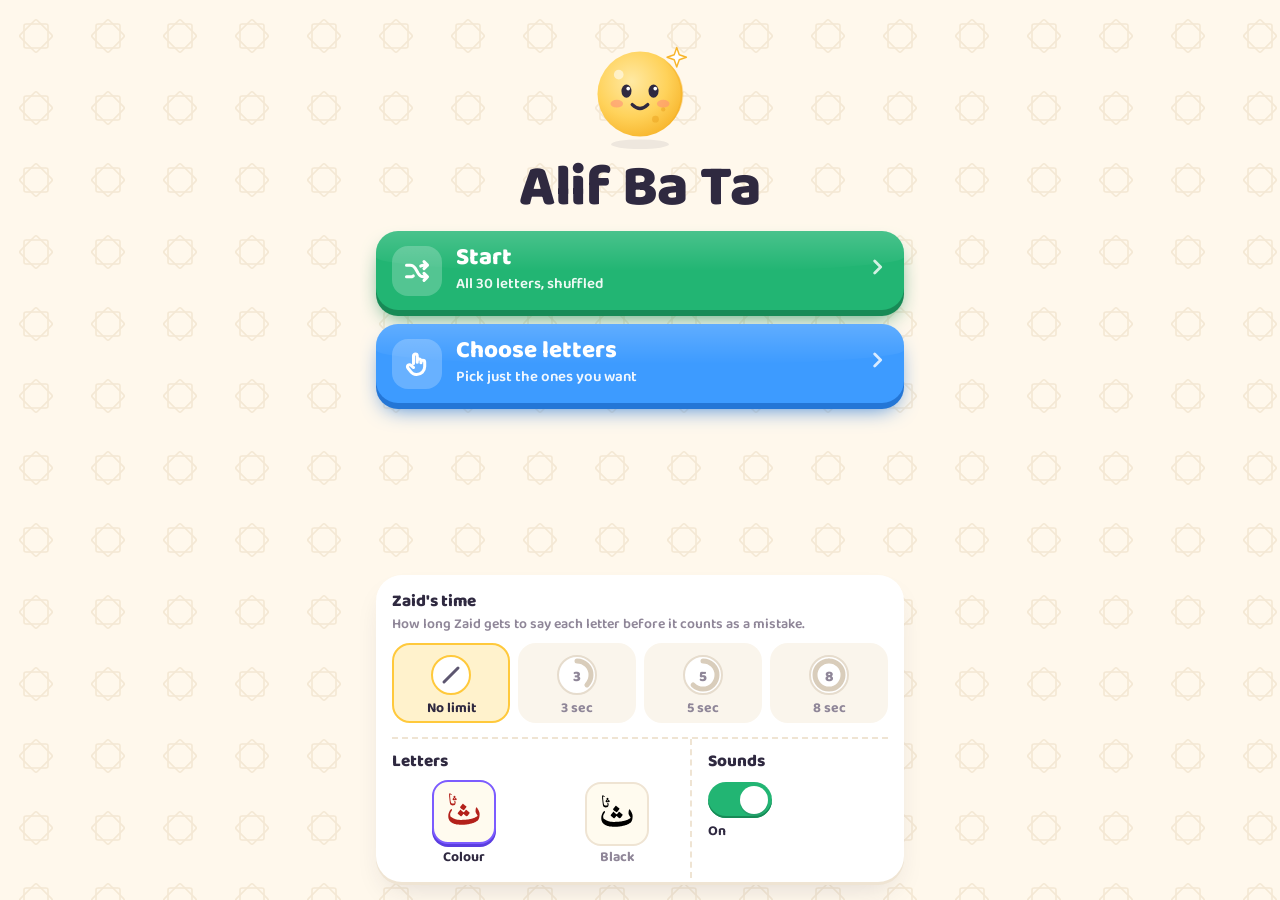
==== commit bf850776: "Simplify home, Zaid's answer timer, custom settings panel, fix stars - Home: just Start, Choose lett" ====
--- a/index.html
+++ b/index.html
@@ -38,7 +38,7 @@
       <symbol id="i-bolt" viewBox="0 0 24 24"><path d="M13.2 2.8L5 13.6h6.2L10.6 21.2l8.4-11h-6.4z"/></symbol>
       <symbol id="i-target" viewBox="0 0 24 24"><circle cx="12" cy="12" r="8.6"/><circle cx="12" cy="12" r="4.6"/><circle cx="12" cy="12" r="1" class="dot"/></symbol>
       <symbol id="i-flame" viewBox="0 0 24 24"><path d="M12 21.2c3.9 0 6.6-2.7 6.6-6.4 0-4.4-3.6-6.6-4.3-11-2.4 1.6-3.7 4-3.6 6.6-1.1-.7-1.7-1.9-1.8-3.2C7 8.9 5.4 11.4 5.4 14.8c0 3.7 2.7 6.4 6.6 6.4z"/></symbol>
-      <symbol id="i-star" viewBox="0 0 24 24"><path class="fill" d="M12 2.8l2.8 5.9 6.4.8-4.7 4.4 1.2 6.4L12 17.2l-5.7 3.1 1.2-6.4-4.7-4.4 6.4-.8z"/></symbol>
+      <symbol id="i-star" viewBox="0 0 24 24"><path class="fill" fill="currentColor" d="M12 2.8l2.8 5.9 6.4.8-4.7 4.4 1.2 6.4L12 17.2l-5.7 3.1 1.2-6.4-4.7-4.4 6.4-.8z"/></symbol>
       <symbol id="i-grid" viewBox="0 0 24 24"><rect x="3.5" y="3.5" width="7" height="7" rx="2"/><rect x="13.5" y="3.5" width="7" height="7" rx="2"/><rect x="3.5" y="13.5" width="7" height="7" rx="2"/><rect x="13.5" y="13.5" width="7" height="7" rx="2"/></symbol>
       <symbol id="i-erase" viewBox="0 0 24 24"><path d="M4 7h16M9.5 7V4.8h5V7M6.5 7l.9 12.2a1.6 1.6 0 0 0 1.6 1.5h6a1.6 1.6 0 0 0 1.6-1.5L17.5 7"/></symbol>
     </defs>
@@ -48,12 +48,8 @@
   <section id="home" class="screen active">
     <div class="home-hero">
       <div class="mascot-slot" data-size="lg" id="homeMascot"></div>
-      <div class="speech" id="homeSpeech">Assalamu alaikum!</div>
       <h1 class="title">Alif Ba Ta</h1>
-      <p class="sub">Every letter on its own, all mixed up</p>
-    </div>
-
-    <div class="week" id="week" aria-label="Practice this week"></div>
+    </div>
 
     <div class="home-actions">
       <button class="big-btn green" id="startAll">
@@ -68,33 +64,30 @@
         <span class="btn-go"><svg><use href="#i-left"/></svg></span>
       </button>
 
-      <button class="big-btn coral hidden" id="redoTricky">
-        <span class="btn-icon"><svg><use href="#i-repeat"/></svg></span>
-        <span class="btn-text"><b>Tricky ones</b><span class="mini-row" id="trickyThumbs"></span></span>
-        <span class="btn-go"><svg><use href="#i-left"/></svg></span>
-      </button>
-    </div>
-
-    <div class="settings">
-      <div class="setting">
-        <span class="set-icon sun"><svg><use href="#i-timer"/></svg></span>
-        <span class="label">Timer</span>
-        <div class="seg" id="speedSeg" role="radiogroup" aria-label="Speed timer">
-          <button data-v="0">Off</button><button data-v="3">3s</button><button data-v="5">5s</button><button data-v="8">8s</button>
-        </div>
-      </div>
-      <div class="setting">
-        <span class="set-icon plum"><svg><use href="#i-palette"/></svg></span>
-        <span class="label">Letters</span>
-        <div class="seg" id="colorSeg" role="radiogroup" aria-label="Letter colour">
-          <button data-v="color"><i class="swatch rainbow"></i>Colour</button><button data-v="black"><i class="swatch ink"></i>Black</button>
-        </div>
-      </div>
-      <div class="setting">
-        <span class="set-icon blue"><svg><use href="#i-sound"/></svg></span>
-        <span class="label">Sounds</span>
-        <div class="seg" id="soundSeg" role="radiogroup" aria-label="Sounds">
-          <button data-v="on">On</button><button data-v="off">Off</button>
+    </div>
+
+    <div class="settings panel">
+      <div class="opt">
+        <div class="opt-head">
+          <h3><span id="timerName">Zaid</span>'s time</h3>
+          <p class="opt-note" id="timerHelp"></p>
+        </div>
+        <div class="dials" id="speedSeg" role="radiogroup" aria-label="Time to answer each letter"></div>
+      </div>
+      <div class="opt-split">
+        <div class="opt">
+          <h3>Letters</h3>
+          <div class="looks" id="colorSeg" role="radiogroup" aria-label="Letter colour">
+            <button data-v="color"><span class="look"><img src="letters/03.svg" alt=""></span><b>Colour</b></button>
+            <button data-v="black"><span class="look ink"><img src="letters/03.svg" alt=""></span><b>Black</b></button>
+          </div>
+        </div>
+        <div class="opt">
+          <h3>Sounds</h3>
+          <button class="switch" id="soundSwitch" role="switch" aria-checked="true" aria-label="Sounds">
+            <span class="switch-track"><span class="switch-knob"></span></span>
+            <b id="soundLabel">On</b>
+          </button>
         </div>
       </div>
     </div>
@@ -146,6 +139,7 @@
           <div class="card-inner">
             <img id="cardImg" alt="" draggable="false">
           </div>
+          <div class="late-tag hidden" id="lateTag"><svg><use href="#i-timer"/></svg>Time's up</div>
           <div class="retry-tag hidden" id="retryTag"><svg><use href="#i-again"/></svg>Again</div>
           <div class="timer hidden" id="timer"><div class="timer-fill" id="timerFill"></div></div>
         </div>
@@ -158,6 +152,7 @@
         <button class="nav-btn back" id="prevBtn" aria-label="Previous letter"><svg><use href="#i-undo"/></svg></button>
         <button class="nav-btn coral" id="missBtn"><svg><use href="#i-again"/></svg><span>Not yet</span></button>
         <button class="nav-btn green" id="gotBtn"><svg><use href="#i-check"/></svg><span>Got it!</span></button>
+        <button class="nav-btn coral late-btn hidden" id="lateBtn"><svg><use href="#i-timer"/></svg><span>Time's up · Next</span></button>
       </footer>
     </div>
   </section>
@@ -170,8 +165,8 @@
       <h1 class="title" id="doneTitle">MashaAllah!</h1>
     </div>
     <div class="stats">
-      <div class="stat"><span class="set-icon green"><svg><use href="#i-target"/></svg></span><div><b id="statFirst">0/0</b><small>first try</small></div></div>
-      <div class="stat"><span class="set-icon sun"><svg><use href="#i-bolt"/></svg></span><div><b id="statSpeed">0s</b><small>per letter</small></div></div>
+      <div class="stat"><div><b id="statFirst">0/0</b><small>first try</small></div></div>
+      <div class="stat"><div><b id="statSpeed">0s</b><small>per letter</small></div></div>
     </div>
     <div class="practice hidden" id="practiceBox">
       <h3>Let's practise these</h3>
--- a/style.css
+++ b/style.css
@@ -402,3 +402,90 @@
 @media (prefers-reduced-motion: reduce) {
   *, *::before, *::after { animation-duration: .01ms !important; animation-iteration-count: 1 !important; transition-duration: .01ms !important; }
 }
+
+
+/* ---------- time's up ---------- */
+.late-tag {
+  position: absolute; top: 20px; right: 20px; display: flex; align-items: center; gap: 4px;
+  background: var(--ink); color: #fff; font-weight: 800; padding: 3px 12px 3px 8px; border-radius: 999px; font-size: 15px;
+  animation: pop .35s cubic-bezier(.3, 1.6, .5, 1);
+}
+.late-tag svg { width: 16px; height: 16px; stroke-width: 3; }
+.card.timed-out img { opacity: .55; }
+.drill-foot.late #missBtn, .drill-foot.late #gotBtn { display: none; }
+.late-btn { grid-column: 2 / span 2; animation: pop .35s cubic-bezier(.3, 1.6, .5, 1); }
+.drill-foot.late .late-btn { display: flex !important; }
+@media (orientation: landscape) and (max-height: 560px) { .late-btn { grid-column: 1; grid-row: 1 / span 2; } }
+.p-tag.late { background: #ebe8f2; color: var(--ink-soft); }
+
+/* ---------- settings panel ---------- */
+.settings.panel {
+  margin-top: auto; margin-bottom: 2px;
+  background: var(--surface); border-radius: 26px; padding: 4px 16px;
+  box-shadow: 0 3px 0 var(--line), 0 14px 30px -12px rgba(47,41,64,.18);
+  display: block;
+}
+.opt { padding: 14px 0; }
+.opt h3 { margin: 0; font-size: 17px; font-weight: 800; color: var(--ink); line-height: 1.1; }
+.opt-head { margin-bottom: 10px; }
+.opt-note { margin: 3px 0 0; font-size: 14px; line-height: 1.3; color: var(--muted); font-weight: 600; }
+.opt-note b { color: var(--ink); }
+.opt-split { display: grid; grid-template-columns: 1.5fr 1fr; border-top: 2px dashed var(--line); }
+.opt-split .opt + .opt { border-left: 2px dashed var(--line); padding-left: 16px; }
+.opt-split h3 { margin-bottom: 10px; }
+
+/* clock dials: the coloured arc shows how much time Zaid gets */
+.dials { display: grid; grid-template-columns: repeat(4, 1fr); gap: 8px; }
+.dial {
+  display: flex; flex-direction: column; align-items: center; gap: 4px;
+  padding: 8px 0 6px; border-radius: 18px; background: #faf5ec; color: var(--muted);
+  border: 2px solid transparent; transition: background .15s, border-color .15s, transform .12s;
+}
+.dial:active { transform: scale(.95); }
+.dial svg { width: 44px; height: 44px; stroke: none; overflow: visible; }
+.dial .face { fill: #fff; stroke: #e6dccd; stroke-width: 2; }
+.dial .arc { fill: none; stroke: #d9cdbb; stroke-width: 5; stroke-linecap: round; transform: rotate(-90deg); transform-origin: 22px 22px; transition: stroke .15s; }
+.dial .num { font: 800 15px "Baloo 2", sans-serif; fill: var(--muted); }
+.dial .slash { stroke: #cbbfae; stroke-width: 3; stroke-linecap: round; }
+.dial b { font-size: 14px; font-weight: 700; line-height: 1; }
+.dial.on { background: var(--sun-l); border-color: var(--sun); color: var(--ink); }
+.dial.on .face { stroke: var(--sun); }
+.dial.on .arc { stroke: var(--coral); }
+.dial.on .num { fill: var(--ink); }
+.dial.on .slash { stroke: var(--ink-soft); }
+
+/* letter colour: a real letter in each style */
+.looks { display: flex; gap: 8px; }
+.looks button { flex: 1; display: flex; flex-direction: column; align-items: center; gap: 4px; color: var(--muted); }
+.look {
+  width: 100%; max-width: 64px; aspect-ratio: 1; border-radius: 16px; background: #fffbef;
+  display: grid; place-items: center; border: 2px solid var(--line); transition: border-color .15s, transform .12s, box-shadow .15s;
+}
+.look img { width: 74%; height: 74%; object-fit: contain; }
+.look.ink img { filter: brightness(0); }
+.looks button b { font-size: 14px; font-weight: 700; line-height: 1; }
+.looks button.on { color: var(--ink); }
+.looks button.on .look { border-color: var(--plum); box-shadow: 0 3px 0 var(--plum-d); transform: translateY(-2px); }
+.looks button:active .look { transform: scale(.95); }
+
+/* sound switch */
+.switch { display: flex; flex-direction: column; align-items: flex-start; gap: 6px; }
+.switch-track { width: 64px; height: 36px; border-radius: 999px; background: #e9e0d3; position: relative; transition: background .2s; box-shadow: inset 0 2px 0 rgba(47,41,64,.08); }
+.switch-knob { position: absolute; top: 4px; left: 4px; width: 28px; height: 28px; border-radius: 50%; background: #fff; box-shadow: 0 2px 0 rgba(47,41,64,.15); transition: transform .22s cubic-bezier(.3, 1.5, .5, 1); }
+.switch[aria-checked="true"] .switch-track { background: var(--green); box-shadow: inset 0 -2px 0 var(--green-d); }
+.switch[aria-checked="true"] .switch-knob { transform: translateX(28px); }
+.switch b { font-size: 14px; font-weight: 700; color: var(--muted); line-height: 1; }
+.switch[aria-checked="true"] b { color: var(--ink); }
+
+@media (orientation: landscape) and (max-height: 560px) {
+  #home .settings.panel { grid-column: 1 / -1; display: grid; grid-template-columns: 1.2fr 1fr; gap: 0 16px; }
+  #home .opt-split { border-top: 0; border-left: 2px dashed var(--line); padding-left: 16px; }
+}
+
+/* score boxes: just the numbers, big and clear */
+.stat { justify-content: center; text-align: center; padding: 12px; }
+.stat b { font-size: 28px; }
+#statFirst { color: var(--green-d); }
+#statSpeed { color: var(--coral-d); }
+#done .done-hero { margin-top: auto; }
+#done .done-actions { margin-bottom: auto; }
